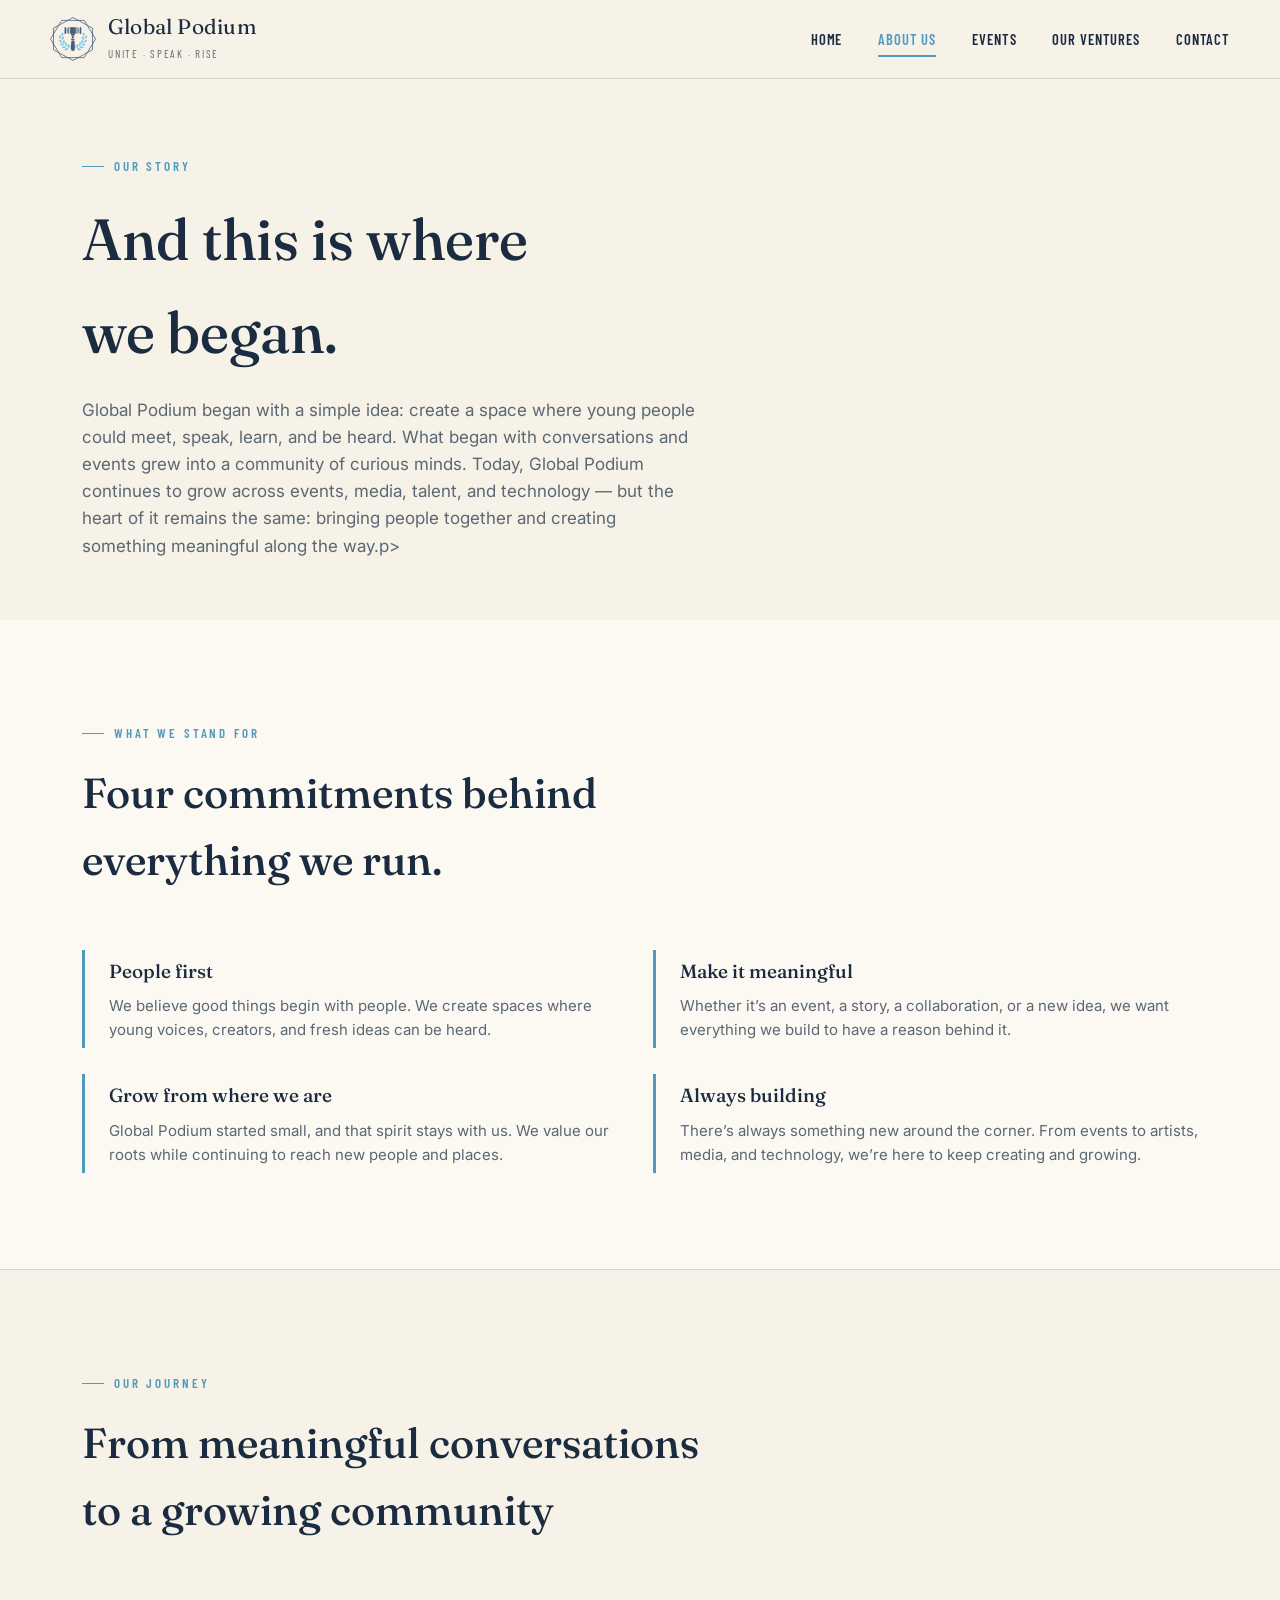
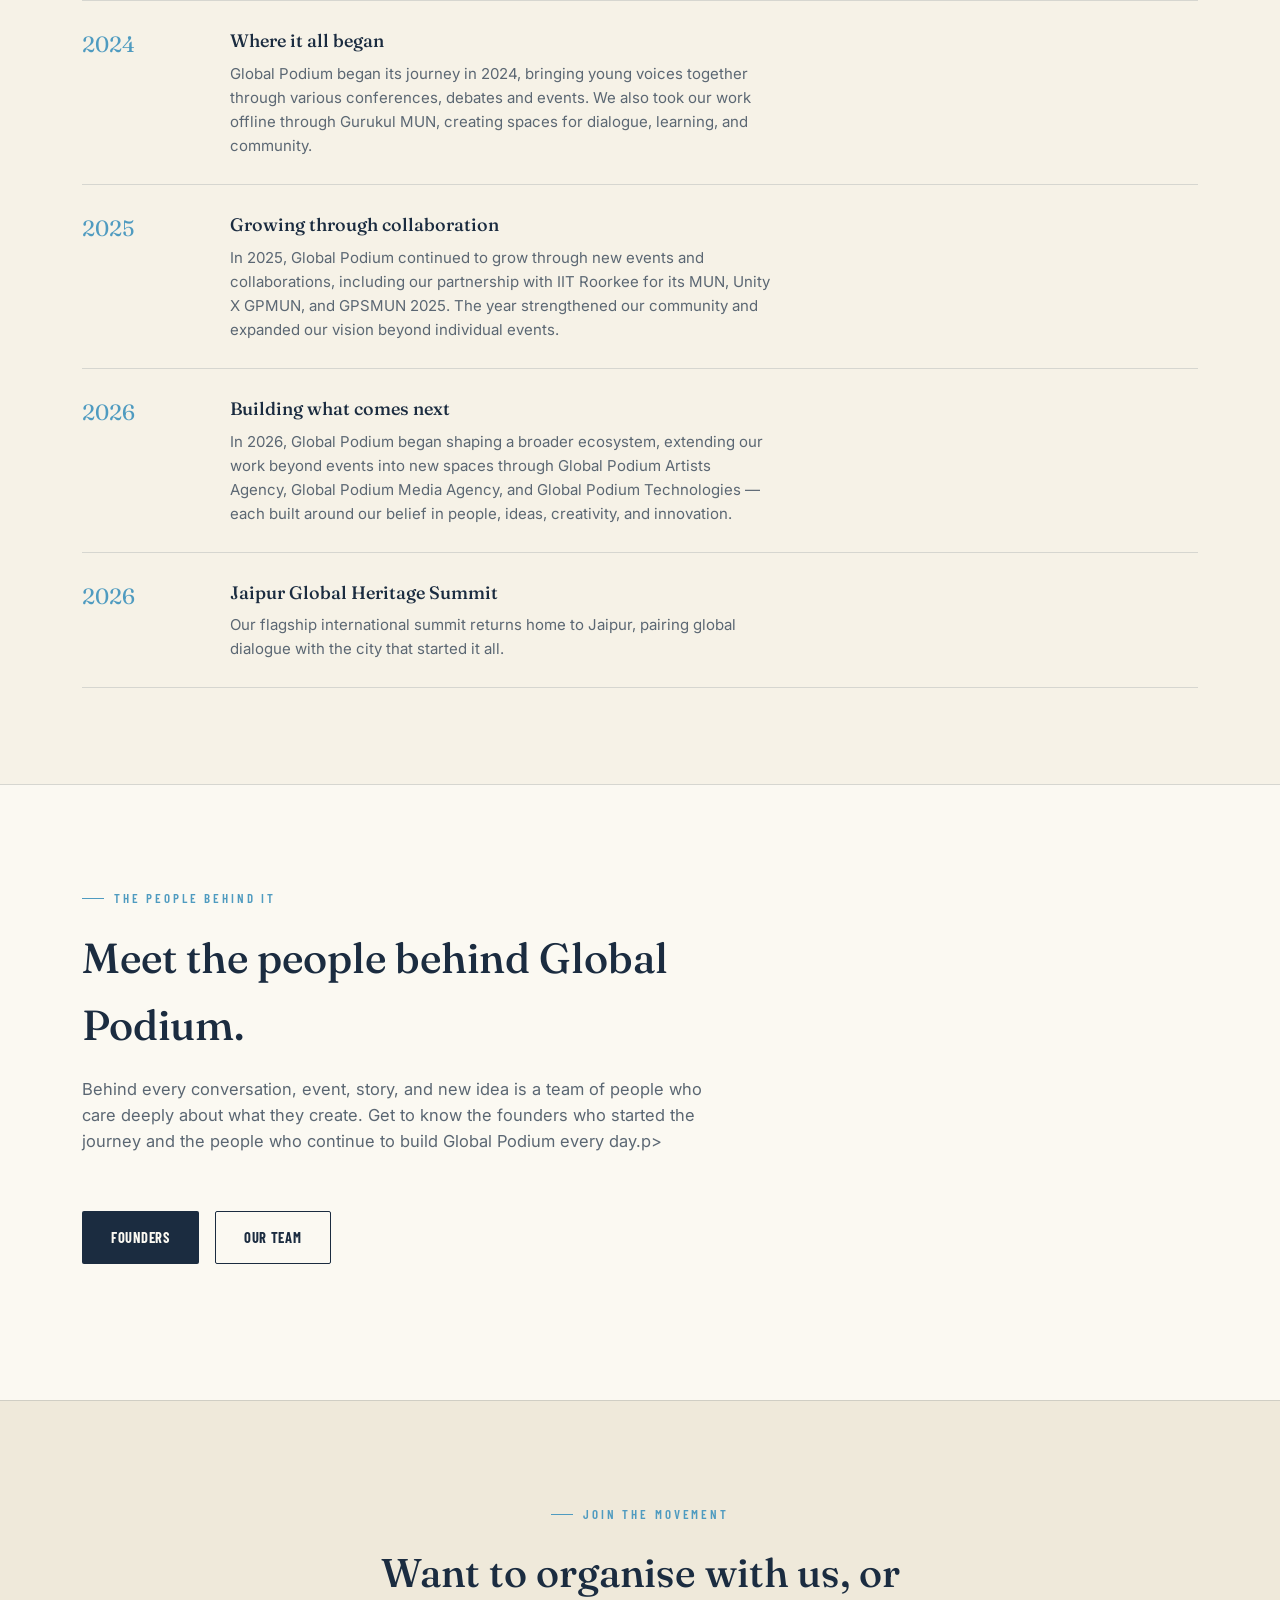
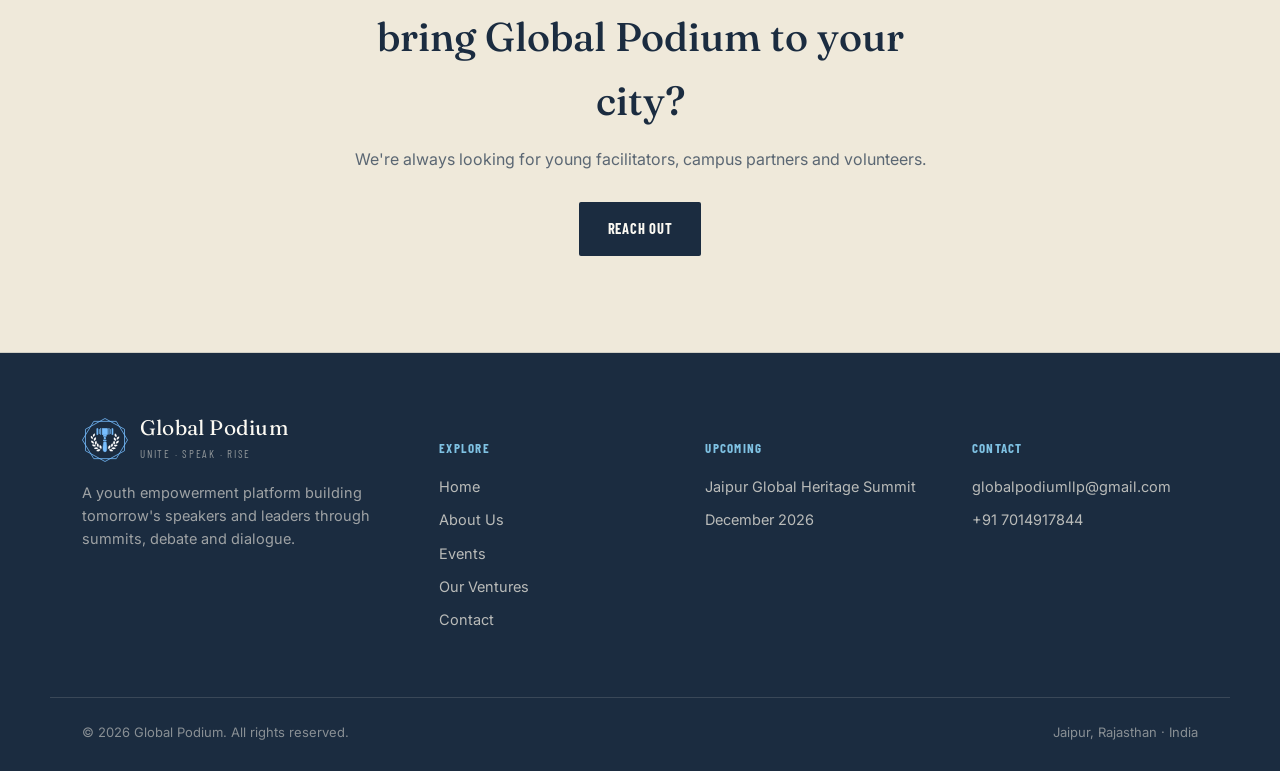
==== about.html @ f2597bbf "Initial website" ====
<!DOCTYPE html>
<html lang="en">

<head>
  <meta charset="UTF-8">
  <meta name="viewport" content="width=device-width, initial-scale=1.0">
  <title>About Us — Global Podium</title>

  <!-- Favicon -->
  <link rel="icon" type="image/x-icon" href="favicon_io/favicon.ico">
  <link rel="icon" type="image/png" sizes="16x16" href="favicon_io/favicon-16x16.png">
  <link rel="icon" type="image/png" sizes="32x32" href="favicon_io/favicon-32x32.png">
  <link rel="icon" type="image/png" sizes="192x192" href="favicon_io/android-chrome-192x192.png">
  <link rel="icon" type="image/png" sizes="512x512" href="favicon_io/android-chrome-512x512.png">

  <!-- Apple -->
  <link rel="apple-touch-icon" sizes="180x180" href="favicon_io/apple-touch-icon.png">

  <meta name="description"
    content="Global Podium is a youth empowerment organisation building young speakers and leaders through summits, debate and civic dialogue.">
  <link rel="stylesheet" href="style.css">
  <!-- <link rel="icon"
    href="data:image/svg+xml,%3Csvg xmlns='http://www.w3.org/2000/svg' viewBox='0 0 100 100'%3E%3Ccircle cx='50' cy='50' r='46' fill='%231B2C40'/%3E%3Ctext x='50' y='64' font-size='50' text-anchor='middle' fill='%237FC2E3' font-family='Georgia'%3EG%3C/text%3E%3C/svg%3E"> -->
</head>

<body>

  <header class="site-header">
    <nav class="nav container">
      <a class="brand" href="index.html" aria-label="Global Podium home">
        <img class="brand-mark" src="images/ logo GlobalP-01.svg" alt="Global Podium logo">
        <span>
          <span class="brand-name">Global Podium</span>
          <span class="brand-tag">Unite &middot; Speak &middot; Rise</span>
        </span>
      </a>
      <button class="nav-toggle" aria-label="Toggle menu" id="navToggle">
        <span></span><span></span><span></span>
      </button>
      <div class="nav-links" id="navLinks">
        <a href="index.html">Home</a>
        <a href="about.html" class="active">About Us</a>
        <a href="events.html">Events</a>
        <a href="ventures.html">Our Ventures</a>
        <a href="contact.html">Contact</a>
      </div>
      <!-- <a class="nav-cta" href="contact.html">Get Involved</a> -->
    </nav>
  </header>

  <main>

    <section class="page-hero">
      <div class="container">
        <span class="eyebrow">Our Story</span>
        <h1>And this is where<br>we began.</h1>
        <p>Global Podium began with a simple idea: create a space where young people could meet, speak, learn, and be
          heard. What began with conversations and events grew into a community of curious minds. Today, Global Podium
          continues to grow across events, media, talent, and
          technology — but the heart of it remains the same: bringing people together and creating something meaningful
          along the way.p>
      </div>
    </section>

    <section style="padding-top:1;">
      <div class="container">
        <div class="section-head reveal">
          <span class="eyebrow">What We Stand For</span>
          <h2>Four commitments behind everything we run.</h2>
        </div>
        <div class="value-grid">
          <div class="value-card reveal">
            <h4>People first</h4>
            <p>We believe good things begin with people. We create spaces where young voices, creators, and fresh ideas
              can be heard.</p>
          </div>
          <div class="value-card reveal">
            <h4>Make it meaningful</h4>
            <p>Whether it’s an event, a story, a collaboration, or a new idea, we want everything we build to have a
              reason behind it.</p>
          </div>
          <div class="value-card reveal">
            <h4>Grow from where we are</h4>
            <p>Global Podium started small, and that spirit stays with us. We value our roots while continuing to reach
              new people and places.</p>
          </div>
          <div class="value-card reveal">
            <h4>Always building</h4>
            <p>There’s always something new around the corner. From events to artists, media, and technology, we’re here
              to keep creating and growing.
            </p>
          </div>
        </div>
      </div>
    </section>

    <section class="mission">
      <div class="container">
        <div class="section-head reveal">
          <span class="eyebrow">Our Journey</span>
          <h2>From meaningful conversations to a growing community<h2>
        </div>
        <div class="timeline">
          <div class="tl-row reveal">
            <div class="tl-year">2024</div>
            <div>
              <h4>Where it all began</h4>
              <p>Global Podium began its journey in 2024, bringing young voices together through various conferences,
                debates and events. We also took our work offline through Gurukul MUN,
                creating spaces for dialogue, learning, and community.</p>
            </div>
          </div>
          <div class="tl-row reveal">
            <div class="tl-year">2025</div>
            <div>
              <h4>Growing through collaboration</h4>
              <p>In 2025, Global Podium continued to grow through new events and collaborations, including our
                partnership with IIT Roorkee for its MUN, Unity X GPMUN, and GPSMUN 2025. The year strengthened our
                community and expanded our vision beyond individual events.</p>
            </div>
          </div>
          <div class="tl-row reveal">
            <div class="tl-year">2026</div>
            <div>
              <h4>Building what comes next</h4>
              <p>In 2026, Global Podium began shaping a broader ecosystem, extending our work beyond events into new
                spaces through Global Podium Artists Agency, Global Podium Media Agency, and Global Podium Technologies
                — each built around our belief in people, ideas, creativity, and innovation.</p>
            </div>
          </div>
          <div class="tl-row reveal">
            <div class="tl-year">2026</div>
            <div>
              <h4>Jaipur Global Heritage Summit</h4>
              <p>Our flagship international summit returns home to Jaipur, pairing global dialogue with the city that
                started it all.</p>
            </div>
          </div>
        </div>
      </div>
    </section>

    <section>
      <div class="container">
        <div class="section-head reveal">
          <span class="eyebrow">The People Behind It</span>
          <h2>Meet the people behind Global Podium.</h2>
          <p>Behind every conversation, event, story, and new idea is a team of people who care deeply about what they
            create. Get to know the founders who started the journey and the people who continue to build Global Podium
            every day.p>
        </div>
        <div style="display:flex; gap:16px; flex-wrap:wrap; margin-top:8px; margin-bottom:40px;">
          <a class="btn btn-primary" href="team.html#founders">Founders</a>
          <a class="btn btn-ghost" href="team.html#team">Our Team</a>
        </div>
      </div>
    </section>

    <section class="cta-band">
      <div class="container" style="max-width:640px; text-align:center;">
        <span class="eyebrow" style="justify-content:center;">Join The Movement</span>
        <h2 style="margin-top:16px;">Want to organise with us, or bring Global Podium to your city?</h2>
        <p>We're always looking for young facilitators, campus partners and volunteers.</p>
        <a class="btn btn-primary" href="contact.html">Reach Out</a>
      </div>
    </section>

  </main>

  <footer class="site-footer">
    <div class="container footer-grid">
      <div>
        <div class="footer-brand">
          <img class="brand-mark" src="images/ logo GlobalP-02.svg" alt="Global Podium logo">
          <span>
            <span class="brand-name">Global Podium</span>
            <span class="brand-tag">Unite &middot; Speak &middot; Rise</span>
          </span>
        </div>
        <p class="footer-desc">A youth empowerment platform building tomorrow's speakers and leaders through summits,
          debate and dialogue.</p>
      </div>
      <div class="footer-col">
        <h5>Explore</h5>
        <a href="index.html">Home</a>
        <a href="about.html">About Us</a>
        <a href="events.html">Events</a>
        <a href="ventures.html">Our Ventures</a>
        <a href="contact.html">Contact</a>
      </div>
      <div class="footer-col">
        <h5>Upcoming</h5>
        <p>Jaipur Global Heritage Summit</p>
        <p>December 2026</p>
      </div>
      <div class="footer-col">
        <h5>Contact</h5>
        <a href="mailto:globalpodiumllp@gmail.com">globalpodiumllp@gmail.com</a>
        <a href="tel:+917014917844">+91 7014917844</a>
      </div>
    </div>
    <div class="container footer-bottom">
      <span>&copy; 2026 Global Podium. All rights reserved.</span>
      <span>Jaipur, Rajasthan · India</span>
    </div>
  </footer>

  <script src="script.js"></script>
</body>

</html>
---- style.css ----
/* ==========================================================================
   GLOBAL PODIUM — design tokens
   Palette drawn from the mark: deep statesman navy, laurel sky-blue,
   warm parchment cream, quiet sage for structure, muted steel for text.
   ========================================================================== */

@import url('https://fonts.googleapis.com/css2?family=Fraunces:ital,opsz,wght@0,9..144,400;0,9..144,500;0,9..144,600;1,9..144,500&family=Inter:wght@400;500;600&family=Barlow+Condensed:wght@500;600;700&display=swap');

:root {
  --navy: #1B2C40;
  --navy-2: #2E4A66;
  --sky: #7FC2E3;
  --sky-deep: #4F9BC0;
  --sage: #ACB2A2;
  --cream: #F6F2E7;
  --cream-2: #EFE9DA;
  --paper: #FBF9F2;
  --ink: #202B33;
  --ink-soft: #5B6773;
  --line: rgba(27, 44, 64, 0.14);
  --rose: #CDA98C;

  --jali-pattern: url("data:image/svg+xml,%3Csvg xmlns='http://www.w3.org/2000/svg' width='140' height='140' viewBox='0 0 140 140'%3E%3Cg fill='none' stroke='%23F6F2E7' stroke-width='1.1'%3E%3Ccircle cx='70' cy='70' r='30'/%3E%3Cpath d='M70 10 L108 40 L108 100 L70 130 L32 100 L32 40 Z'/%3E%3Cpath d='M70 40 L94 58 L94 82 L70 100 L46 82 L46 58 Z'/%3E%3Ccircle cx='70' cy='70' r='6'/%3E%3C/g%3E%3C/svg%3E");
  --serif: 'Fraunces', 'Iowan Old Style', Georgia, serif;
  --sans: 'Inter', -apple-system, BlinkMacSystemFont, 'Segoe UI', sans-serif;
  --cond: 'Barlow Condensed', var(--sans);

  --container: 1180px;
  --radius: 2px;
}

*,
*::before,
*::after {
  box-sizing: border-box;
}

html {
  scroll-behavior: smooth;
}

body {
  margin: 0;
  background: var(--cream);
  color: var(--ink);
  font-family: var(--sans);
  font-size: 16px;
  line-height: 1.6;
  -webkit-font-smoothing: antialiased;
}

img {
  max-width: 100%;
  display: block;
}

a {
  color: inherit;
  text-decoration: none;
}

h1,
h2,
h3,
h4 {
  font-family: var(--serif);
  font-weight: 500;
  margin: 0;
  color: var(--navy);
}

p {
  margin: 0;
}

.container {
  max-width: var(--container);
  margin: 0 auto;
  padding: 0 32px;
}

@media (max-width: 640px) {
  .container {
    padding: 0 20px;
  }
}

:focus-visible {
  outline: 2px solid var(--sky-deep);
  outline-offset: 3px;
}

/* ---------- eyebrow / condensed labels ---------- */
.eyebrow {
  font-family: var(--cond);
  font-weight: 600;
  letter-spacing: 0.22em;
  text-transform: uppercase;
  font-size: 13px;
  color: var(--sky-deep);
  display: inline-flex;
  align-items: center;
  gap: 10px;
}

.eyebrow::before {
  content: "";
  width: 22px;
  height: 1px;
  background: var(--sky-deep);
  display: inline-block;
}

/* ---------- laurel underline accent ---------- */
.laurel-rule {
  width: 64px;
  height: 18px;
  margin: 18px 0 0;
}

/* ---------- header / nav ---------- */
.site-header {
  position: sticky;
  top: 0;
  z-index: 50;
  background: rgba(246, 242, 231, 0.88);
  backdrop-filter: blur(10px);
  border-bottom: 1px solid var(--line);
}

.nav {
  display: flex;
  align-items: center;
  justify-content: space-between;
  padding: 16px 0;
}

.brand {
  display: flex;
  align-items: center;
  gap: 12px;
}

.brand-mark {
  width: 46px;
  height: 46px;
  flex-shrink: 0;
  object-fit: contain;
}

.brand-name {
  font-family: var(--serif);
  font-size: 21px;
  color: var(--navy);
  letter-spacing: 0.01em;
  line-height: 1;
}

.brand-tag {
  display: block;
  font-family: var(--cond);
  font-size: 11px;
  letter-spacing: 0.16em;
  text-transform: uppercase;
  color: var(--ink-soft);
  margin-top: 3px;
}

.nav-links {
  display: flex;
  align-items: center;
  gap: 36px;
  font-family: var(--cond);
  font-weight: 600;
  letter-spacing: 0.06em;
  text-transform: uppercase;
  font-size: 14.5px;
}

.nav-links a {
  position: relative;
  color: var(--navy);
  padding: 4px 0;
}

.nav-links a::after {
  content: "";
  position: absolute;
  left: 0;
  right: 0;
  bottom: -2px;
  height: 2px;
  background: var(--sky-deep);
  transform: scaleX(0);
  transform-origin: left;
  transition: transform .25s ease;
}

.nav-links a:hover::after,
.nav-links a.active::after {
  transform: scaleX(1);
}

.nav-links a.active {
  color: var(--sky-deep);
}

.nav-cta {
  font-family: var(--cond);
  font-weight: 700;
  letter-spacing: .06em;
  text-transform: uppercase;
  font-size: 13.5px;
  background: var(--navy);
  color: var(--paper);
  padding: 11px 22px;
  border-radius: var(--radius);
  transition: background .2s ease, transform .2s ease;
}

.nav-cta:hover {
  background: var(--sky-deep);
  transform: translateY(-1px);
}

.nav-toggle {
  display: none;
  background: none;
  border: none;
  cursor: pointer;
  padding: 6px;
}

.nav-toggle span {
  display: block;
  width: 24px;
  height: 2px;
  background: var(--navy);
  margin: 5px 0;
  transition: .2s;
}

@media (max-width: 880px) {
  .nav-links {
    position: absolute;
    top: 100%;
    left: 0;
    right: 0;
    background: var(--paper);
    flex-direction: column;
    align-items: flex-start;
    padding: 24px 20px;
    gap: 20px;
    border-bottom: 1px solid var(--line);
    display: none;
  }

  .nav-links.open {
    display: flex;
  }

  .nav-cta {
    display: none;
  }

  .nav-links.open~.nav-cta,
  .nav-links.open+.nav-cta {
    display: inline-block;
  }

  .nav-toggle {
    display: block;
  }
}

/* ---------- buttons ---------- */
.btn {
  display: inline-flex;
  align-items: center;
  gap: 10px;
  font-family: var(--cond);
  font-weight: 700;
  letter-spacing: .05em;
  text-transform: uppercase;
  font-size: 14.5px;
  padding: 14px 28px;
  border-radius: var(--radius);
  transition: all .22s ease;
  border: 1px solid transparent;
  cursor: pointer;
  background: none;
  appearance: none;
}

.btn-primary {
  background: var(--navy);
  color: var(--paper);
}

.btn-primary:hover {
  background: var(--sky-deep);
  transform: translateY(-2px);
  box-shadow: 0 10px 24px -12px rgba(27, 44, 64, 0.5);
}

.btn-ghost {
  border-color: var(--navy);
  color: var(--navy);
}

.btn-ghost:hover {
  background: var(--navy);
  color: var(--paper);
}

.btn-sky {
  background: var(--sky-deep);
  color: var(--paper);
}

.btn-sky:hover {
  background: var(--navy);
  transform: translateY(-2px);
}

.btn-explore-summit:hover {
  background: #8B2942;
}

.btn-events-teaser:hover {
  background: #8B2942;
}

.btn svg {
  width: 16px;
  height: 16px;
  transition: transform .2s ease;
}

.btn:hover svg {
  transform: translateX(3px);
}

/* ---------- hero ---------- */
.hero {
  position: relative;
  overflow: hidden;
  padding: 96px 0 110px;
}

.hero-grid {
  display: grid;
  grid-template-columns: 1.15fr 0.85fr;
  gap: 60px;
  align-items: stretch;
}

.hero h1 {
  font-size: clamp(42px, 5.6vw, 72px);
  line-height: 1.04;
  letter-spacing: -0.01em;
  margin-top: 20px;
}

.hero h1 em {
  font-style: italic;
  color: var(--sky-deep);
}

.hero p.lead {
  margin-top: 22px;
  max-width: 46ch;
  font-size: 18px;
  color: var(--ink-soft);
}

.hero-actions {
  display: flex;
  gap: 16px;
  margin-top: 38px;
  flex-wrap: wrap;
}

.hero-stats {
  display: flex;
  gap: 36px;
  margin-top: 56px;
  flex-wrap: wrap;
}

.stat-num {
  font-family: var(--serif);
  font-size: 34px;
  color: var(--navy);
}

.stat-label {
  font-family: var(--cond);
  font-size: 12.5px;
  letter-spacing: .12em;
  text-transform: uppercase;
  color: var(--ink-soft);
}

.hero-badge-wrap {
  position: relative;
  display: flex;
  align-items: center;
  justify-content: center;
}

.hero-medallion {
  width: 100%;
  max-width: 380px;
  animation: spin-slow 60s linear infinite;
}

@media (prefers-reduced-motion: reduce) {
  .hero-medallion {
    animation: none;
  }
}

@keyframes spin-slow {
  to {
    transform: rotate(360deg);
  }
}

.hero-medallion-center {
  position: absolute;
  width: 46%;
}

/* soft ambient shapes */
.hero::before {
  content: "";
  position: absolute;
  inset: -20% -10% auto auto;
  width: 520px;
  height: 520px;
  background: radial-gradient(circle, rgba(127, 194, 227, 0.28), transparent 70%);
  pointer-events: none;
}

/* ---------- section base ---------- */
section {
  padding: 96px 0;
}

.section-head {
  max-width: 640px;
  margin-bottom: 56px;
}

.section-head h2 {
  font-size: clamp(30px, 3.6vw, 42px);
  margin-top: 16px;
}

.section-head p {
  margin-top: 16px;
  color: var(--ink-soft);
  font-size: 16.5px;
}

.section-head.center {
  margin-left: auto;
  margin-right: auto;
  text-align: center;
}

.section-head.center .eyebrow {
  justify-content: center;
}

.section-head.center .eyebrow::before {
  display: none;
}

/* ---------- mission strip ---------- */
.mission {
  background: var(--paper);
  border-top: 1px solid var(--line);
  border-bottom: 1px solid var(--line);
}

.mission-grid {
  display: grid;
  grid-template-columns: 1fr 1fr;
  gap: 64px;
  align-items: start;
}

.mission-copy p {
  font-size: 18px;
  color: var(--ink-soft);
}

.mission-copy p+p {
  margin-top: 16px;
}

.pillars {
  display: grid;
  gap: 26px;
}

.pillar {
  display: flex;
  gap: 18px;
}

.pillar-icon {
  width: 44px;
  height: 44px;
  flex-shrink: 0;
  color: var(--sky-deep);
}

.pillar h4 {
  font-size: 18px;
}

.pillar p {
  color: var(--ink-soft);
  font-size: 15px;
  margin-top: 4px;
}

/* ---------- event-type cards ---------- */
.cards {
  display: grid;
  grid-template-columns: repeat(3, 1fr);
  gap: 28px;
}

.card {
  background: var(--paper);
  border: 1px solid var(--line);
  padding: 34px 30px;
  position: relative;
  transition: transform .25s ease, box-shadow .25s ease, border-color .25s ease;
}

.card:hover {
  transform: translateY(-6px);
  box-shadow: 0 24px 40px -28px rgba(27, 44, 64, 0.35);
  border-color: var(--sky-deep);
}

.card-index {
  font-family: var(--cond);
  font-size: 13px;
  letter-spacing: .12em;
  color: var(--sage);
}

.card h3 {
  font-size: 21px;
  margin-top: 14px;
}

.card p {
  color: var(--ink-soft);
  margin-top: 10px;
  font-size: 15px;
}

.card-corner {
  position: absolute;
  top: 14px;
  right: 14px;
  width: 20px;
  height: 20px;
  opacity: .5;
  color: var(--sky-deep);
}

/* ---------- featured event ---------- */
.feature {
  position: relative;
  background: var(--navy);
  color: var(--cream);
  overflow: hidden;
}

.feature::before {
  content: "";
  position: absolute;
  inset: 0;
  background-image: var(--jali-pattern);
  background-size: 140px;
  opacity: 0.10;
}

.feature-inner {
  position: relative;
  z-index: 1;
  display: grid;
  grid-template-columns: 1fr 1fr;
  gap: 56px;
  align-items: center;
}

.feature h2 {
  color: var(--paper);
}

.feature .eyebrow {
  color: var(--sky);
}

.feature .eyebrow::before {
  background: var(--sky);
}

.feature p.desc {
  color: rgba(246, 242, 231, 0.78);
  margin-top: 18px;
  font-size: 16.5px;
  max-width: 50ch;
}

.feature-meta {
  display: flex;
  gap: 34px;
  margin: 32px 0 38px;
  flex-wrap: wrap;
}

.meta-item {
  display: flex;
  gap: 12px;
  align-items: flex-start;
}

.meta-item svg {
  width: 20px;
  height: 20px;
  color: var(--sky);
  margin-top: 2px;
  flex-shrink: 0;
}

.meta-label {
  font-family: var(--cond);
  font-size: 12px;
  letter-spacing: .1em;
  text-transform: uppercase;
  color: var(--sky);
}

.meta-value {
  font-size: 15.5px;
  color: var(--paper);
  margin-top: 2px;
}

.feature-card {
  background: var(--cream);
  color: var(--ink);
  padding: 40px;
  border: 1px solid rgba(246, 242, 231, 0.2);
}

.feature-card .date-block {
  display: flex;
  align-items: baseline;
  gap: 14px;
}

.feature-card .date-num {
  font-family: var(--serif);
  font-size: 56px;
  color: var(--navy);
  line-height: 1;
}

.feature-card .date-rest {
  font-family: var(--cond);
  letter-spacing: .08em;
  text-transform: uppercase;
  color: var(--ink-soft);
  font-size: 14px;
}

.feature-card h3 {
  font-size: 24px;
  margin-top: 18px;
}

.feature-card .divider {
  height: 1px;
  background: var(--line);
  margin: 22px 0;
}

.feature-card ul {
  list-style: none;
  margin: 0;
  padding: 0;
  display: grid;
  gap: 12px;
}

.feature-card li {
  display: flex;
  gap: 10px;
  font-size: 14.5px;
  color: var(--ink-soft);
}

.feature-card li svg {
  width: 16px;
  height: 16px;
  color: var(--sky-deep);
  flex-shrink: 0;
  margin-top: 3px;
}

/* ---------- CTA band ---------- */
.cta-band {
  background: var(--cream-2);
  text-align: center;
  border-top: 1px solid var(--line);
  border-bottom: 1px solid var(--line);
}

.cta-band h2 {
  font-size: clamp(28px, 3.4vw, 40px);
}

.cta-band p {
  color: var(--ink-soft);
  margin-top: 14px;
}

.cta-band .btn {
  margin-top: 30px;
}

/* ---------- footer ---------- */
.site-footer {
  background: var(--navy);
  color: rgba(246, 242, 231, 0.7);
  padding: 64px 0 28px;
}

.footer-grid {
  display: grid;
  grid-template-columns: 1.4fr 1fr 1fr 1fr;
  gap: 40px;
}

.footer-brand {
  display: flex;
  gap: 12px;
  align-items: center;
}

.footer-brand .brand-name {
  color: var(--paper);
}

.footer-brand .brand-tag {
  color: rgba(246, 242, 231, 0.55);
}

.footer-desc {
  margin-top: 18px;
  font-size: 14.5px;
  max-width: 32ch;
  color: rgba(246, 242, 231, 0.6);
}

.footer-col h5 {
  font-family: var(--cond);
  text-transform: uppercase;
  letter-spacing: .1em;
  font-size: 13px;
  color: var(--sky);
  margin-bottom: 16px;
}

.footer-col a,
.footer-col p {
  display: block;
  font-size: 14.5px;
  color: rgba(246, 242, 231, 0.72);
  margin-bottom: 10px;
}

.footer-col a:hover {
  color: var(--sky);
}

.footer-bottom {
  margin-top: 56px;
  padding-top: 24px;
  border-top: 1px solid rgba(246, 242, 231, 0.14);
  display: flex;
  justify-content: space-between;
  font-size: 13px;
  color: rgba(246, 242, 231, 0.5);
  flex-wrap: wrap;
  gap: 10px;
}

/* ---------- reveal animation ---------- */
.reveal {
  opacity: 0;
  transform: translateY(18px);
  transition: opacity .7s ease, transform .7s ease;
}

.reveal.in {
  opacity: 1;
  transform: none;
}

@media (prefers-reduced-motion: reduce) {
  .reveal {
    opacity: 1;
    transform: none;
  }
}

/* ---------- page header (about/contact) ---------- */
.page-hero {
  padding: 70px 0 60px;
  position: relative;
  overflow: hidden;
}

.page-hero h1 {
  font-size: clamp(38px, 5vw, 58px);
  margin-top: 16px;
}

.page-hero p {
  margin-top: 18px;
  max-width: 56ch;
  color: var(--ink-soft);
  font-size: 17px;
}

/* ---------- about page ---------- */
.value-grid {
  display: grid;
  grid-template-columns: repeat(2, 1fr);
  gap: 26px;
}

.value-card {
  border-left: 3px solid var(--sky-deep);
  padding: 6px 0 6px 24px;
}

.value-card h4 {
  font-size: 19px;
}

.value-card p {
  color: var(--ink-soft);
  font-size: 15px;
  margin-top: 8px;
}

.timeline {
  display: grid;
  gap: 0;
}

.tl-row {
  display: grid;
  grid-template-columns: 120px 1fr;
  gap: 28px;
  padding: 26px 0;
  border-top: 1px solid var(--line);
}

.tl-row:last-child {
  border-bottom: 1px solid var(--line);
}

.tl-year {
  font-family: var(--serif);
  font-size: 22px;
  color: var(--sky-deep);
}

.tl-row h4 {
  font-size: 18px;
}

.tl-row p {
  color: var(--ink-soft);
  font-size: 15px;
  margin-top: 6px;
  max-width: 60ch;
}


/* ---------- contact page ---------- */
.contact-grid {
  display: grid;
  grid-template-columns: 1fr 1fr;
  gap: 70px;
  align-items: start;
}

.contact-info-item {
  display: flex;
  gap: 18px;
  padding: 22px 0;
  border-top: 1px solid var(--line);
}

.contact-info-item:last-child {
  border-bottom: 1px solid var(--line);
}

.contact-info-item svg {
  width: 22px;
  height: 22px;
  color: var(--sky-deep);
  flex-shrink: 0;
  margin-top: 2px;
}

.contact-info-item h4 {
  font-size: 16px;
}

.contact-info-item p,
.contact-info-item a {
  color: var(--ink-soft);
  font-size: 14.5px;
  margin-top: 4px;
  display: block;
}

.social-row {
  display: flex;
  gap: 14px;
  margin-top: 30px;
}

.social-row a {
  width: 42px;
  height: 42px;
  border: 1px solid var(--line);
  border-radius: 50%;
  display: flex;
  align-items: center;
  justify-content: center;
  transition: all .2s ease;
}

.social-row a svg {
  width: 18px;
  height: 18px;
}

.social-row a:hover {
  background: var(--navy);
  border-color: var(--navy);
  color: var(--paper);
}

form.contact-form {
  display: grid;
  gap: 22px;
}

.form-row {
  display: grid;
  grid-template-columns: 1fr 1fr;
  gap: 22px;
}

.field {
  display: flex;
  flex-direction: column;
  gap: 8px;
}

.field label {
  font-family: var(--cond);
  font-size: 12.5px;
  letter-spacing: .1em;
  text-transform: uppercase;
  color: var(--ink-soft);
}

.field input,
.field textarea,
.field select {
  font-family: var(--sans);
  font-size: 15px;
  padding: 13px 14px;
  border: 1px solid var(--line);
  background: var(--paper);
  border-radius: var(--radius);
  color: var(--ink);
  transition: border-color .2s ease;
}

.field input:focus,
.field textarea:focus,
.field select:focus {
  border-color: var(--sky-deep);
  outline: none;
}

.field textarea {
  resize: vertical;
  min-height: 120px;
}

.form-note {
  font-size: 13px;
  color: var(--ink-soft);
}

.form-success {
  display: none;
  align-items: center;
  gap: 12px;
  background: var(--paper);
  border: 1px solid var(--sky-deep);
  padding: 16px 20px;
  font-size: 14.5px;
  color: var(--navy);
}

.form-success.show {
  display: flex;
}

.form-success svg {
  width: 20px;
  height: 20px;
  color: var(--sky-deep);
  flex-shrink: 0;
}

.map-frame {
  border: 1px solid var(--line);
  overflow: hidden;
  height: 100%;
  min-height: 340px;
}





/* ---------- 4-column track cards ---------- */
.cards-4 {
  display: grid;
  grid-template-columns: repeat(4, 1fr);
  gap: 24px;
}

.cards-4 .card h3 {
  font-size: 19px;
}

.card-tag {
  font-family: var(--cond);
  font-size: 12px;
  letter-spacing: .1em;
  text-transform: uppercase;
  color: var(--sky-deep);
  margin-top: 6px;
  display: block;
}

.card-for {
  margin-top: 14px;
  font-size: 13.5px;
  color: var(--ink-soft);
  font-style: italic;
}

/* ---------- generic checklist ---------- */
.check-list {
  list-style: none;
  margin: 0;
  padding: 0;
  display: grid;
  gap: 14px;
}

.check-list li {
  display: flex;
  gap: 12px;
  font-size: 15px;
  color: var(--ink-soft);
}

.check-list li svg {
  width: 18px;
  height: 18px;
  color: var(--sky-deep);
  flex-shrink: 0;
  margin-top: 3px;
}

/* ---------- prize table ---------- */
.prize-table {
  width: 100%;
  border-collapse: collapse;
  margin-top: 8px;
}

.prize-table th {
  font-family: var(--cond);
  font-size: 12.5px;
  letter-spacing: .08em;
  text-transform: uppercase;
  color: var(--ink-soft);
  text-align: left;
  padding: 12px 16px;
  border-bottom: 2px solid var(--navy);
}

.prize-table td {
  padding: 16px;
  border-bottom: 1px solid var(--line);
  font-size: 15px;
}

.prize-table td:first-child {
  color: var(--navy);
  font-weight: 600;
}

.prize-table td.prize-amount {
  font-family: var(--serif);
  color: var(--navy);
  font-size: 18px;
}

.prize-table tr:last-child td {
  border-bottom: 2px solid var(--navy);
}

@media (max-width: 980px) {
  .cards-4 {
    grid-template-columns: 1fr 1fr;
  }
}

@media (max-width: 640px) {
  .cards-4 {
    grid-template-columns: 1fr;
  }

  .prize-table {
    font-size: 13px;
  }

  .prize-table th,
  .prize-table td {
    padding: 10px 8px;
  }
}

/* ---------- responsive ---------- */
@media (max-width: 980px) {
  .hero-grid {
    grid-template-columns: 1fr;
  }

  .hero-badge-wrap {
    order: -1;
    max-width: 480px;
    width: 100%;
    margin: 0 auto 20px;
  }

  .mission-grid {
    grid-template-columns: 1fr;
    gap: 40px;
  }

  .cards {
    grid-template-columns: 1fr 1fr;
  }

  .feature-inner {
    grid-template-columns: 1fr;
  }

  .footer-grid {
    grid-template-columns: 1fr 1fr;
  }

  .value-grid {
    grid-template-columns: 1fr;
  }

  .contact-grid {
    grid-template-columns: 1fr;
  }


}

@media (max-width: 640px) {
  .cards {
    grid-template-columns: 1fr;
  }

  .hero-stats {
    gap: 24px;
  }

  .form-row {
    grid-template-columns: 1fr;
  }

  .footer-grid {
    grid-template-columns: 1fr;
  }

  section {
    padding: 64px 0;
  }

  .nav {
    padding-left: 20px;
    padding-right: 20px;
  }

  .brand-mark {
    width: 34px;
    height: 34px;
  }

  .brand-name {
    font-size: 17px;
  }

  .brand-tag {
    font-size: 9px;
    letter-spacing: 0.12em;
  }

  .nav-toggle {
    padding: 8px;
    margin-right: -8px;
  }
}



/* ---------- past events carousel (events.html) ---------- */
.event-carousel {
  margin-top: 12px;
}

.ec-track {
  position: relative;
  min-height: 420px;
}

.ec-slide {
  position: absolute;
  inset: 0;
  display: grid;
  grid-template-columns: 1fr 1.1fr;
  gap: 56px;
  align-items: center;
  opacity: 0;
  visibility: hidden;
  pointer-events: none;
  transform: translateY(16px);
  transition: opacity .55s ease, transform .55s ease, visibility .55s;
}

.ec-slide.active {
  opacity: 1;
  visibility: visible;
  pointer-events: auto;
  transform: translateY(0);
}

.ec-image {
  position: relative;
  order: 2;
  border-radius: var(--radius);
  overflow: hidden;
  aspect-ratio: 4/3;
  background: linear-gradient(135deg, var(--navy-2), var(--sky-deep));
}

.ec-image img {
  width: 100%;
  height: 100%;
  object-fit: contain;
  display: block;
  transition: opacity .4s ease;
}

.ec-content {
  order: 1;
}

.ec-tag {
  font-family: var(--cond);
  font-size: 12.5px;
  letter-spacing: .12em;
  text-transform: uppercase;
  color: var(--sky-deep);
}

.ec-year {
  display: block;
  font-family: var(--serif);
  font-size: clamp(40px, 5vw, 64px);
  color: var(--navy);
  margin-top: 10px;
  line-height: 1;
}

.ec-content h3 {
  font-size: clamp(20px, 2.2vw, 26px);
  margin-top: 14px;
}

.ec-content p {
  margin-top: 14px;
  color: var(--ink-soft);
  font-size: 16px;
  max-width: 46ch;
}

.ec-controls {
  display: flex;
  align-items: center;
  justify-content: center;
  gap: 22px;
  margin-top: 36px;
}

.ec-arrow {
  width: 46px;
  height: 46px;
  border-radius: 50%;
  flex-shrink: 0;
  border: 1px solid var(--navy);
  background: transparent;
  color: var(--navy);
  display: flex;
  align-items: center;
  justify-content: center;
  cursor: pointer;
  transition: background .2s ease, color .2s ease, transform .2s ease;
}

.ec-arrow svg {
  width: 20px;
  height: 20px;
}

.ec-arrow:hover {
  background: var(--navy);
  color: var(--paper);
  transform: translateY(-2px);
}

.ec-dots {
  display: flex;
  gap: 10px;
}

.ec-dot {
  width: 9px;
  height: 9px;
  border-radius: 50%;
  background: var(--sage);
  border: none;
  cursor: pointer;
  padding: 0;
  transition: background .2s ease, transform .2s ease;
}

.ec-dot.active {
  background: var(--sky-deep);
  transform: scale(1.3);
}

@media (max-width: 780px) {
  .ec-slide {
    grid-template-columns: 1fr;
    gap: 28px;
  }

  .ec-track {
    min-height: 560px;
  }
}

@media (max-width: 480px) {
  .ec-track {
    min-height: 620px;
  }

  .ec-arrow {
    width: 40px;
    height: 40px;
  }
}

/* ---------- carousel: alternating layout + choreographed entrance ---------- */
.ec-slide:nth-child(even) .ec-content {
  order: 2;
}

.ec-slide:nth-child(even) .ec-image {
  order: 1;
}

.ec-slide:nth-child(odd) .ec-content {
  order: 1;
}

.ec-slide:nth-child(odd) .ec-image {
  order: 2;
}

.ec-rule {
  position: absolute;
  left: 0;
  right: 0;
  top: 50%;
  height: 1px;
  background: var(--line);
  transform-origin: left;
  pointer-events: none;
}

@keyframes ecFadeUp {
  from {
    opacity: 0;
    transform: translateY(18px);
  }

  to {
    opacity: 1;
    transform: translateY(0);
  }
}

@keyframes ecImageIn {
  from {
    opacity: 0;
    transform: scale(.94) translateY(10px);
  }

  to {
    opacity: 1;
    transform: scale(1) translateY(0);
  }
}

@keyframes ecRuleGrow {
  from {
    transform: scaleX(0);
  }

  to {
    transform: scaleX(1);
  }
}

.ec-slide.active .ec-tag {
  animation: ecFadeUp .5s ease both;
}

.ec-slide.active .ec-year {
  animation: ecFadeUp .5s ease .08s both;
}

.ec-slide.active h3 {
  animation: ecFadeUp .5s ease .16s both;
}

.ec-slide.active p {
  animation: ecFadeUp .5s ease .24s both;
}

.ec-slide.active .ec-image {
  animation: ecImageIn .6s ease .1s both;
}

/* .ec-slide.active .ec-rule {
  animation: ecRuleGrow .6s ease .3s both;
} */

.ec-rule {
  display: none;
}

@media (max-width: 780px) {

  .ec-slide:nth-child(even) .ec-content,
  .ec-slide:nth-child(odd) .ec-content {
    order: 2;
  }

  .ec-slide:nth-child(even) .ec-image,
  .ec-slide:nth-child(odd) .ec-image {
    order: 1;
  }
}

/* ---------- hero bento image grid ---------- */
.hero-photo-bento {
  display: grid;
  grid-template-columns: repeat(10, 1fr);
  grid-template-rows: repeat(3, 1fr);
  gap: 14px;
  height: 100%;
  width: 100%;
  min-height: 420px;
}

.hpb-tile img {
  position: absolute;
  inset: 0;
  width: 100%;
  height: 100%;
  object-fit: cover;
  object-position: center;
  display: block;
  z-index: 1;
}


.hpb-tile {
  position: relative;
  border-radius: 14px;
  overflow: hidden;
  background-size: cover;
  background-position: center;
  background-color: var(--navy-2);
  transition: transform .3s ease, box-shadow .3s ease;
  cursor: pointer;
}

.hpb-tile:hover {
  transform: scale(1.035);
  box-shadow: 0 18px 32px -14px rgba(0, 0, 0, 0.45);
  z-index: 3;
}

.hpb-tile::after {
  content: "";
  position: absolute;
  inset: 0;
  background: linear-gradient(to top, rgba(0, 0, 0, 0.55), rgba(0, 0, 0, 0) 55%);
}

.hpb-label {
  position: absolute;
  left: 14px;
  bottom: 12px;
  z-index: 2;
  color: #fff;
  font-family: var(--cond);
  font-size: 13px;
  letter-spacing: .04em;
}

.hpb-stat {
  background: var(--navy);
  display: flex;
  flex-direction: column;
  justify-content: center;
  padding: 20px;
}

.hpb-stat-num {
  font-family: var(--serif);
  font-size: 32px;
  color: var(--paper);
}

.hpb-stat-label {
  font-family: var(--cond);
  font-size: 12px;
  letter-spacing: .08em;
  text-transform: uppercase;
  color: rgba(246, 242, 231, 0.75);
  margin-top: 4px;
}

.hpb-a {
  grid-column: 1/6;
  grid-row: 1 / 3;
}

.hpb-b {
  grid-column: 6/11;
  grid-row: 1;
}

.hpb-c {
  grid-column: 6/11;
  grid-row: 2;
}

.hpb-d {
  grid-column: 1/4;
  grid-row: 3;
}

.hpb-e {
  grid-column: 4/11;
  grid-row: 3;
}

@media (max-width: 980px) {
  .hero-photo-bento {
    height: auto;
    min-height: 0;
    width: 100%;
    max-width: 480px;
    aspect-ratio: 3 / 4;
    margin: 0 auto;
  }
}

/* ---------- self-healing section alternation ---------- */
/* Generic content sections alternate cream/paper based on position.
   Sections with a deliberate fixed identity (dark navy banners, hero, CTA)
   are excluded and keep their own color regardless of position. */
body:not(.jghs-theme) main>section:not(.hero):not(.page-hero):not(.feature):not(.cta-band):nth-of-type(odd) {
  background: var(--cream);
}

body:not(.jghs-theme) main>section:not(.hero):not(.page-hero):not(.feature):not(.cta-band):nth-of-type(even) {
  background: var(--paper);
}




/* ---------- venture brand card ---------- */
/* .venture-card {
  background: var(--paper);
  border: 1px solid var(--line);
  border-radius: 12px;
  padding: 28px;
  max-width: 420px;
  margin: 0 auto;
} */

.venture-card {
  background: var(--paper);
  border: 1px solid var(--line);
  border-radius: 12px;
  padding: 0;
  margin: 0 auto;
  width: 100%;
  overflow: hidden;
}

.venture-card-header {
  display: flex;
  align-items: center;
  justify-content: center;
  gap: 14px;
  min-height: 80px;
}


/* if you want the original idea, i.e a rectangular logo frame and a square image of that venture team below it then use this commented venture card header */

/* .venture-card-header {
  width: 100%;
  height: 140px;
  display: flex;
  align-items: center;
  justify-content: center;
  overflow: hidden;
} */


.venture-logo-img {
  width: 100%;
  height: 100%;
  max-width: none;
  object-fit: contain;
  display: block;
}

.venture-card-name {
  font-family: var(--serif);
  font-size: 15px;
  color: var(--navy);
  line-height: 1.3;
}

.venture-card-sub {
  display: block;
  font-family: var(--cond);
  font-size: 11px;
  letter-spacing: .1em;
  text-transform: uppercase;
  color: var(--ink-soft);
  margin-top: 2px;
}

.venture-card-divider {
  height: 1px;
  background: var(--line);
  margin: 20px 0;
}

.venture-photo {
  width: 100%;
  aspect-ratio: 4/3;
  border-radius: 8px;
  overflow: hidden;
  background: linear-gradient(135deg, var(--navy-2), var(--sky-deep));
}

.venture-photo img {
  width: 100%;
  height: 100%;
  object-fit: cover;
  display: block;
}

.venture-photo-caption {
  font-family: var(--cond);
  font-size: 12px;
  letter-spacing: .08em;
  text-transform: uppercase;
  color: var(--ink-soft);
  margin-top: 12px;
  text-align: center;
}




/* ---------- person cards with real photos (team.html) ---------- */
.person-grid {
  display: grid;
  grid-template-columns: repeat(4, 1fr);
  gap: 32px 24px;
}

.person-grid.person-grid-3 {
  grid-template-columns: repeat(3, 1fr);
}

.person-card {
  text-align: center;
}

.person-photo {
  width: 100%;
  aspect-ratio: 1;
  border-radius: 12px;
  overflow: hidden;
  background: linear-gradient(155deg, var(--navy-2), var(--sky-deep));
  margin-bottom: 14px;
}

.person-photo img {
  width: 100%;
  height: 100%;
  object-fit: cover;
  display: block;
}

.person-card h4 {
  font-size: 16.5px;
  color: var(--navy);
}

.person-card span {
  display: block;
  font-family: var(--cond);
  font-size: 12.5px;
  letter-spacing: .08em;
  text-transform: uppercase;
  color: var(--sky-deep);
  margin-top: 4px;
}

@media (max-width: 780px) {
  .person-grid {
    grid-template-columns: repeat(2, 1fr);
  }
}

@media (max-width: 480px) {
  .person-grid {
    grid-template-columns: 1fr 1fr;
    gap: 24px 16px;
  }
}
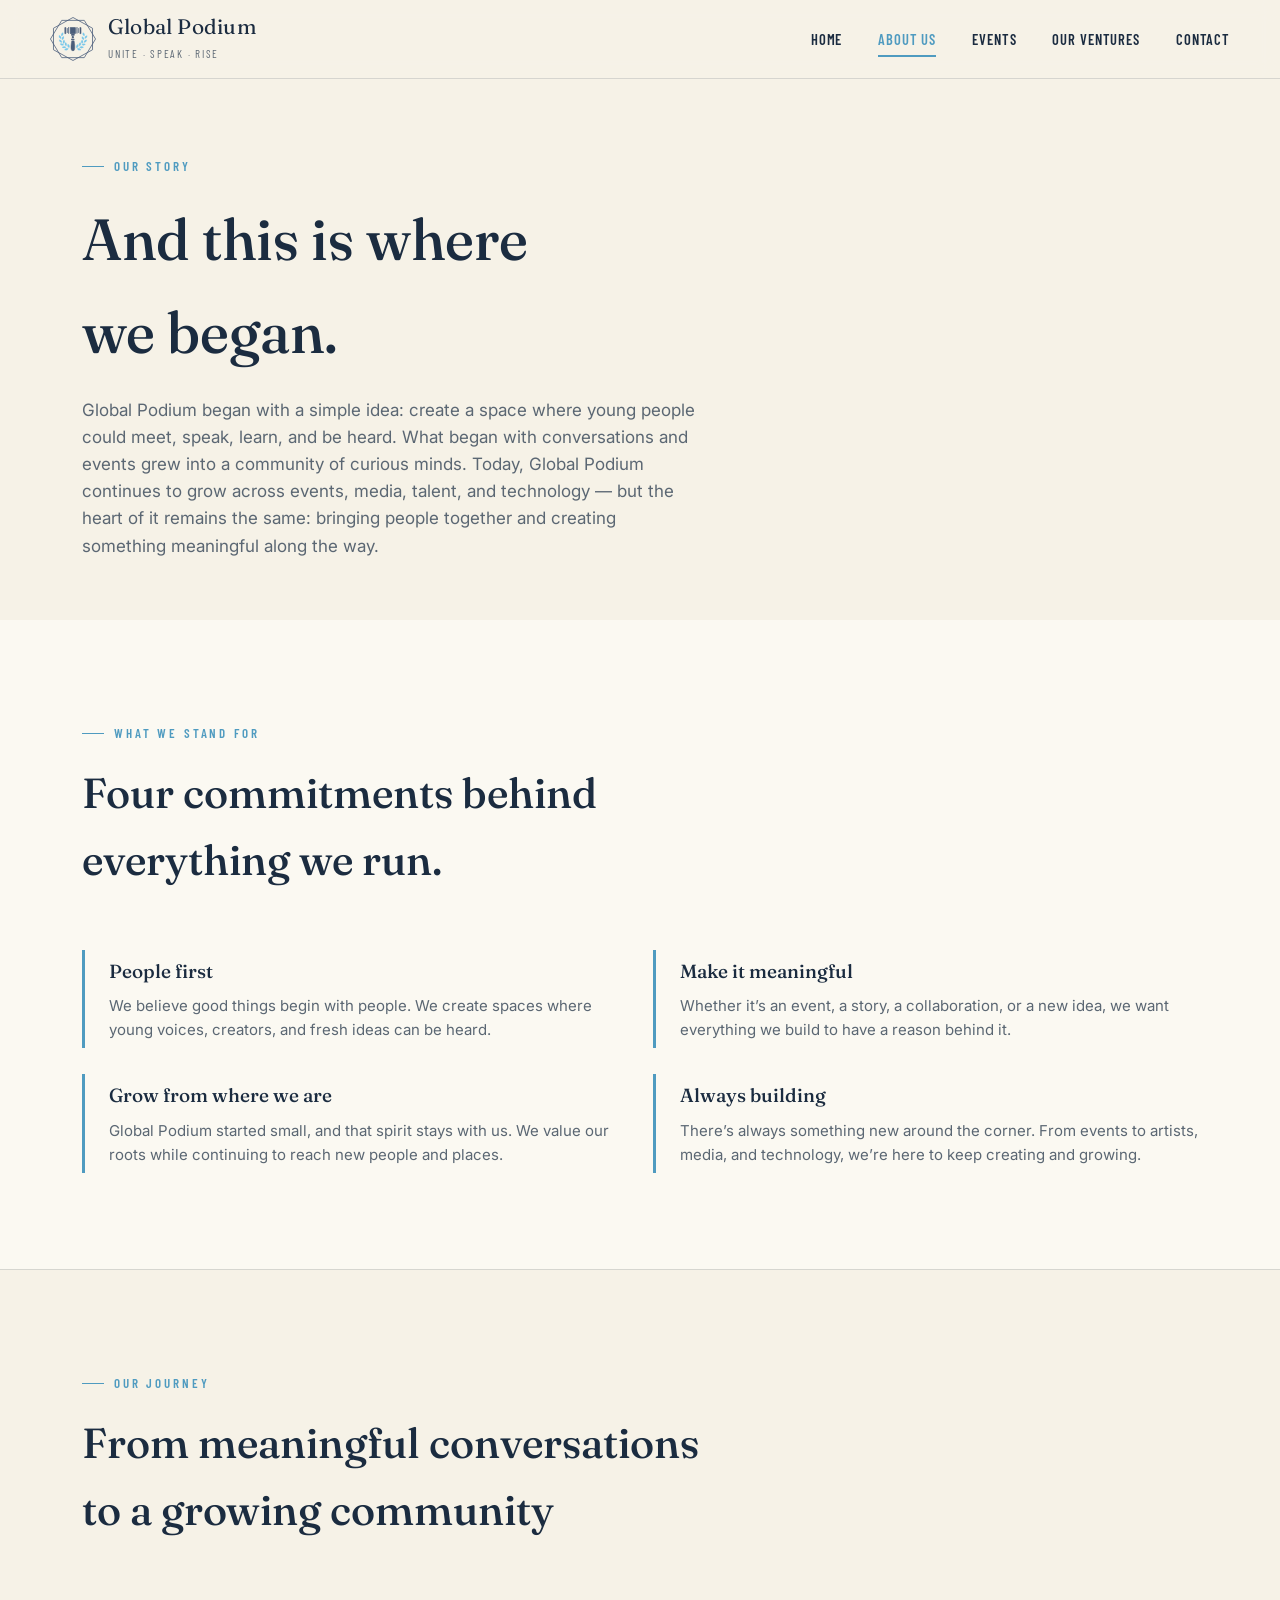
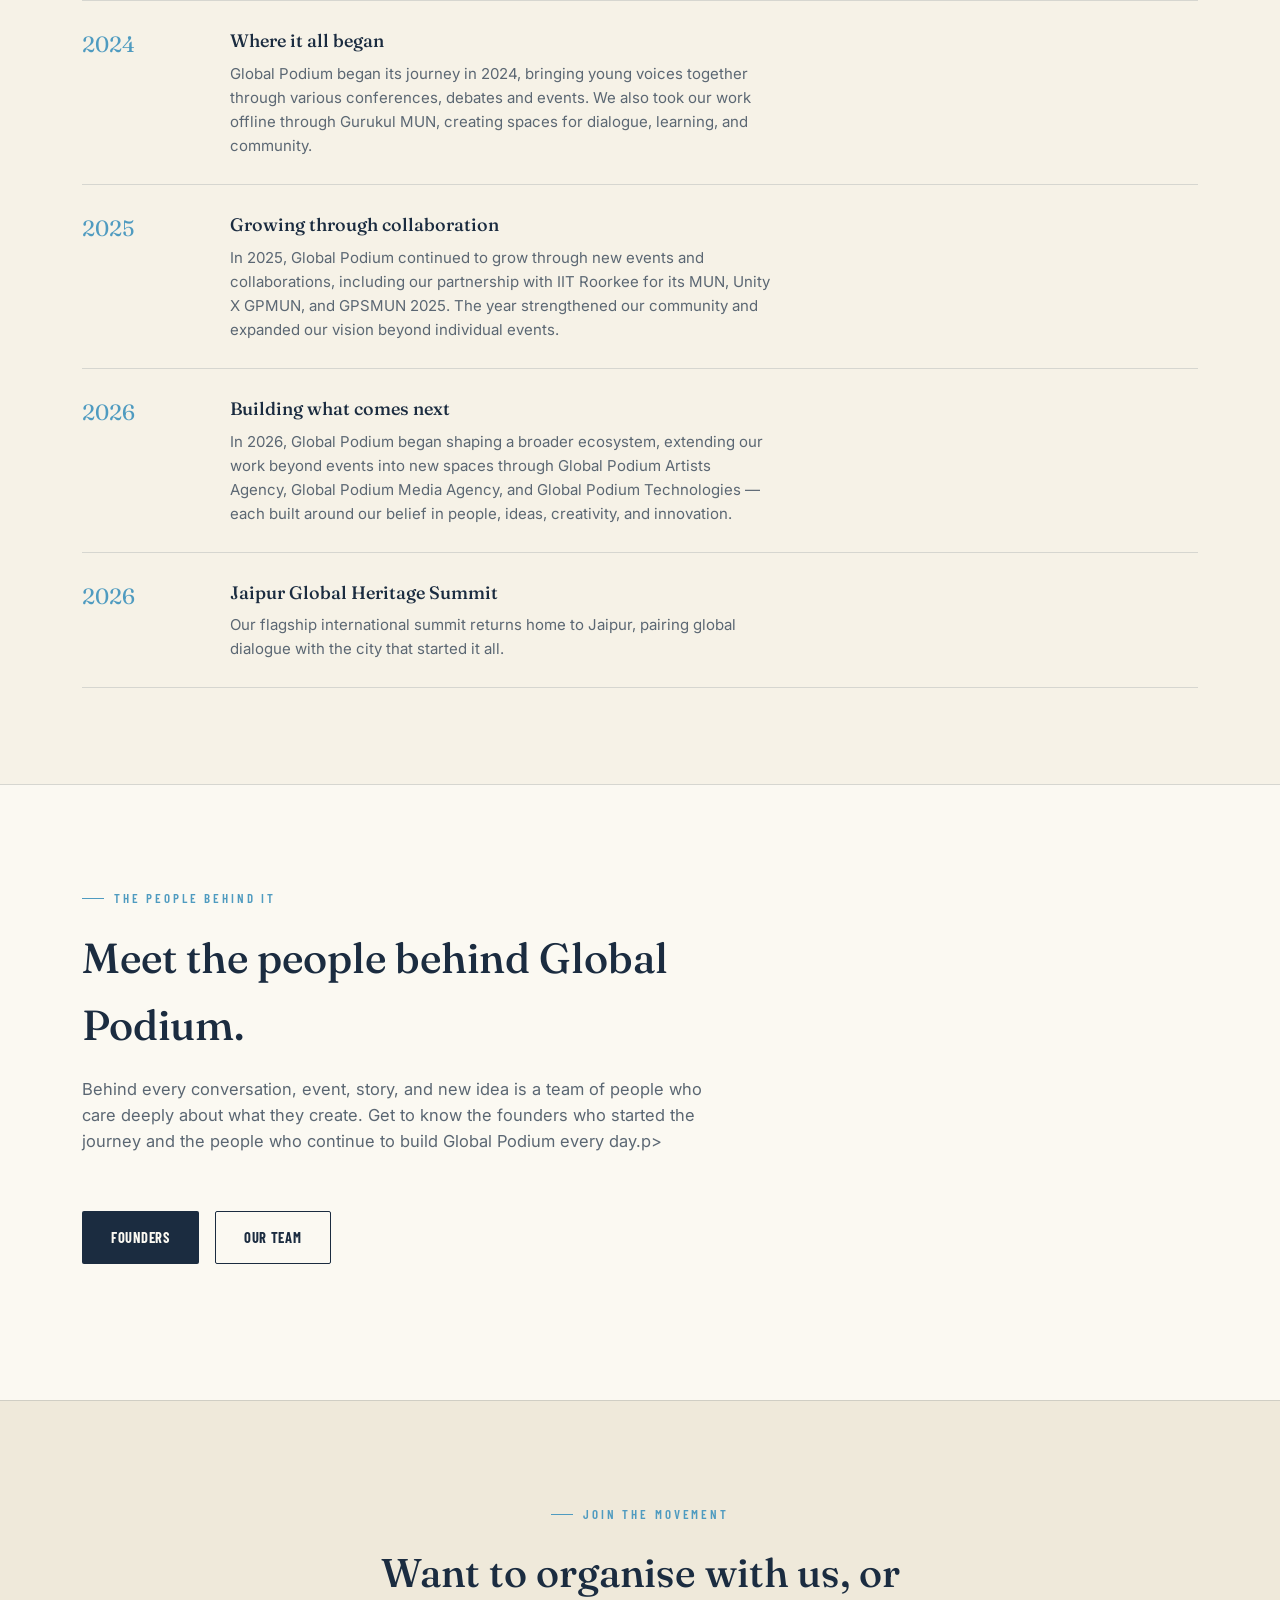
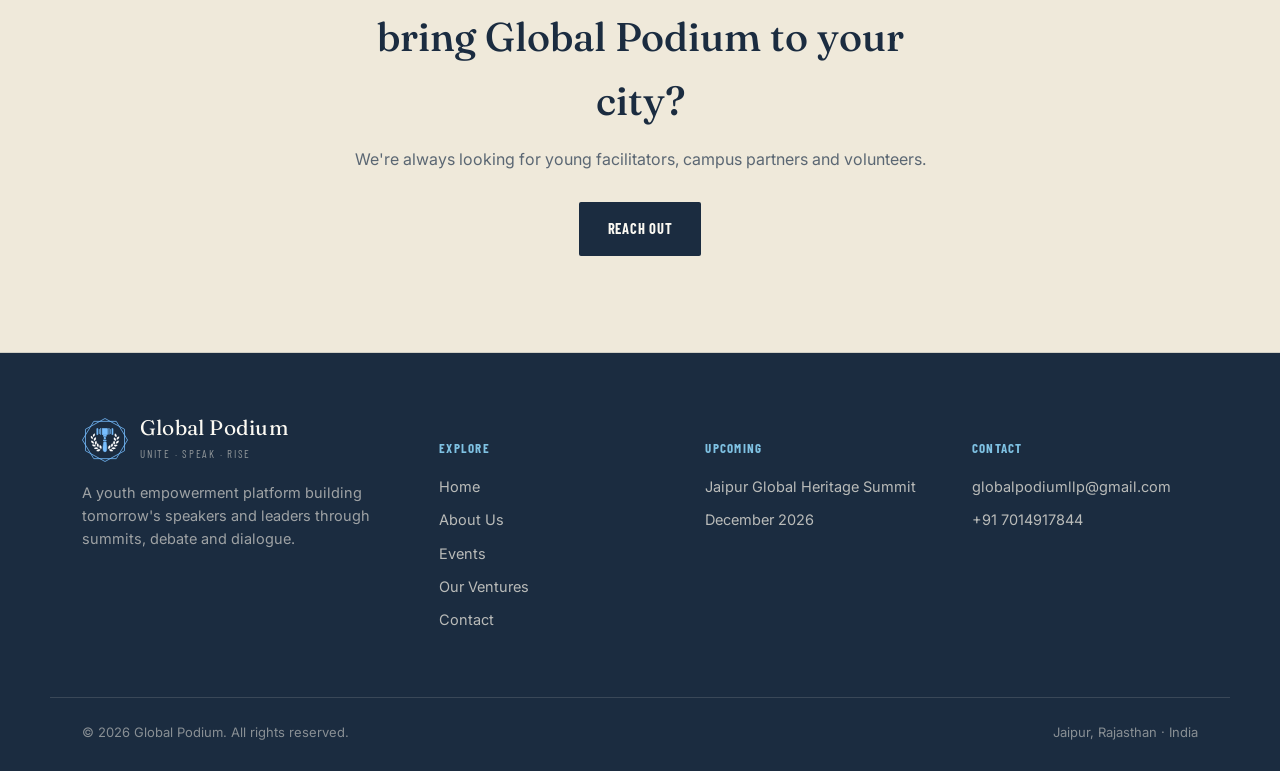
==== commit 63ac9985: "updates" ====
--- a/about.html
+++ b/about.html
@@ -58,7 +58,8 @@
           heard. What began with conversations and events grew into a community of curious minds. Today, Global Podium
           continues to grow across events, media, talent, and
           technology — but the heart of it remains the same: bringing people together and creating something meaningful
-          along the way.p>
+          along the way.
+        </p>
       </div>
     </section>
 
--- a/style.css
+++ b/style.css
@@ -1175,11 +1175,15 @@
     grid-template-columns: 1fr;
   }
 
+  .hero {
+    padding-top: 40px;
+  }
+
   .hero-badge-wrap {
-    order: -1;
+    order: 1;
     max-width: 480px;
     width: 100%;
-    margin: 0 auto 20px;
+    margin: 32px auto 20px;
   }
 
   .mission-grid {
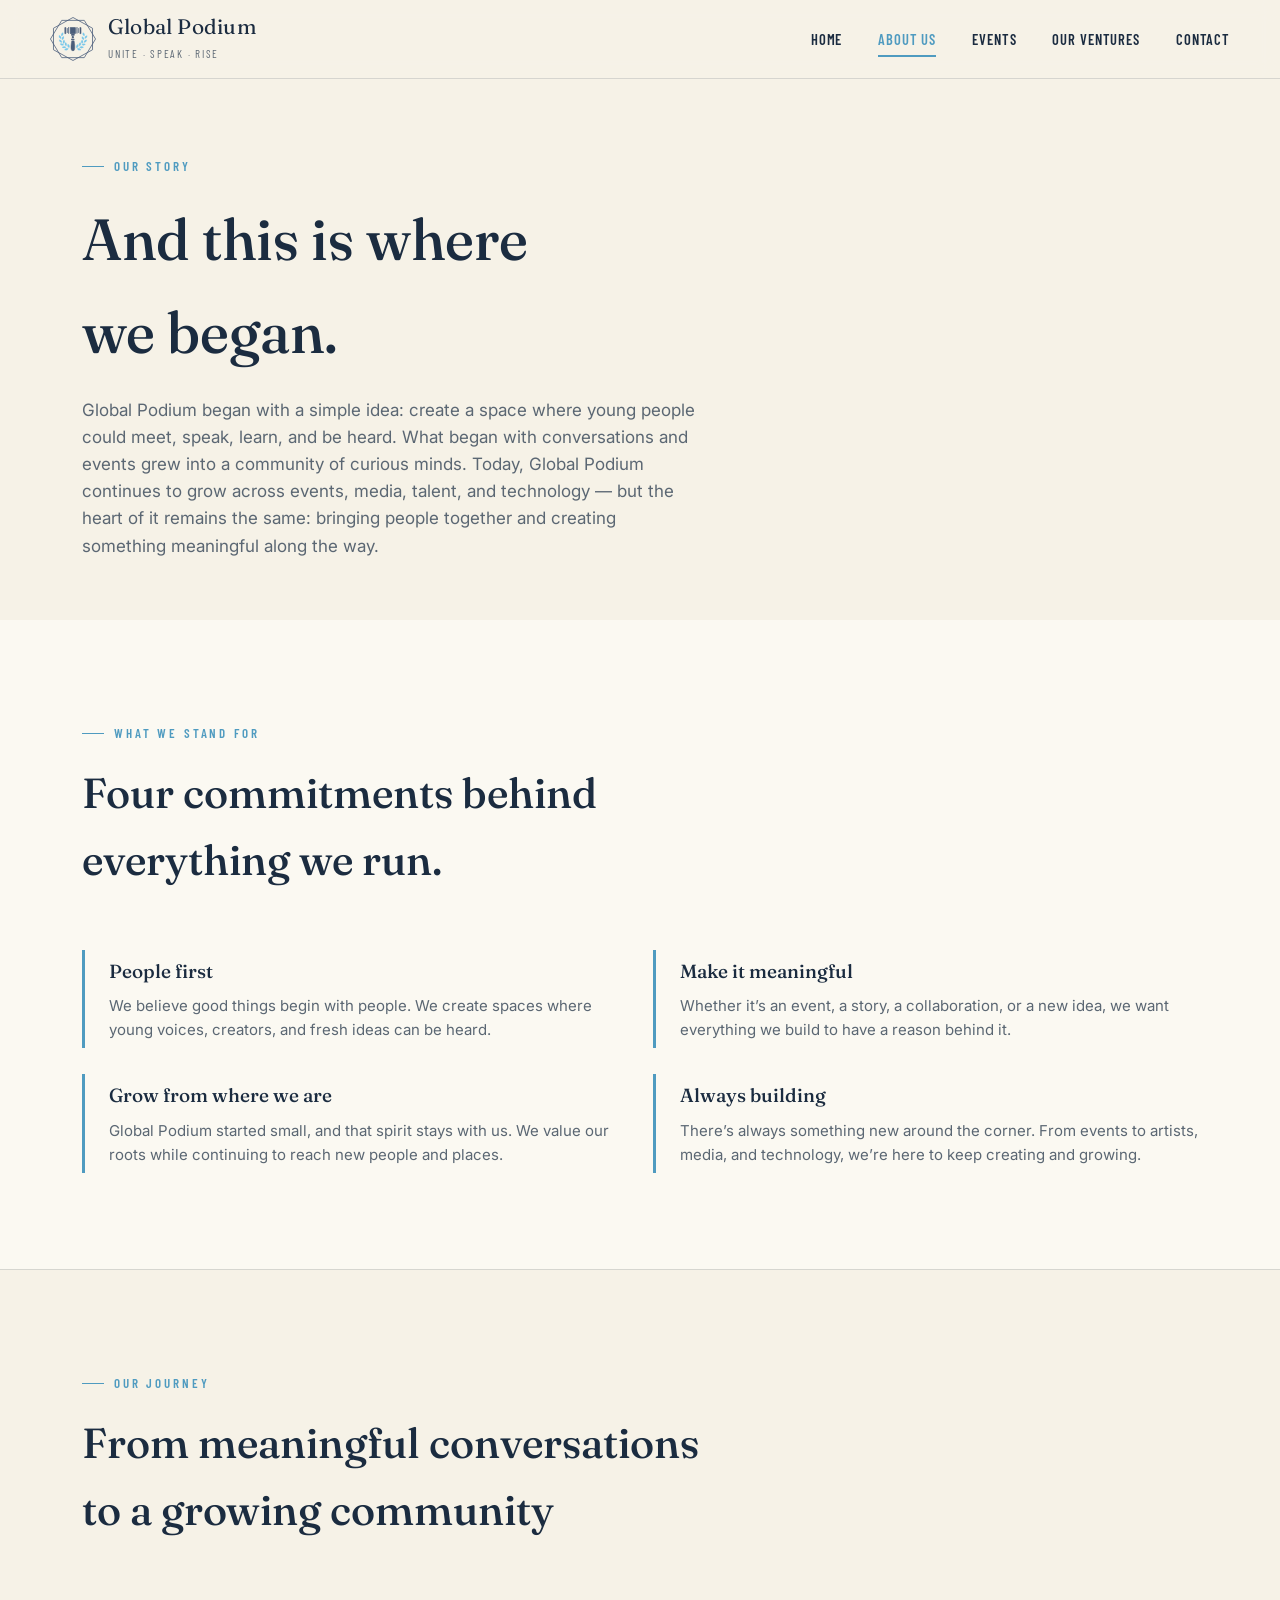
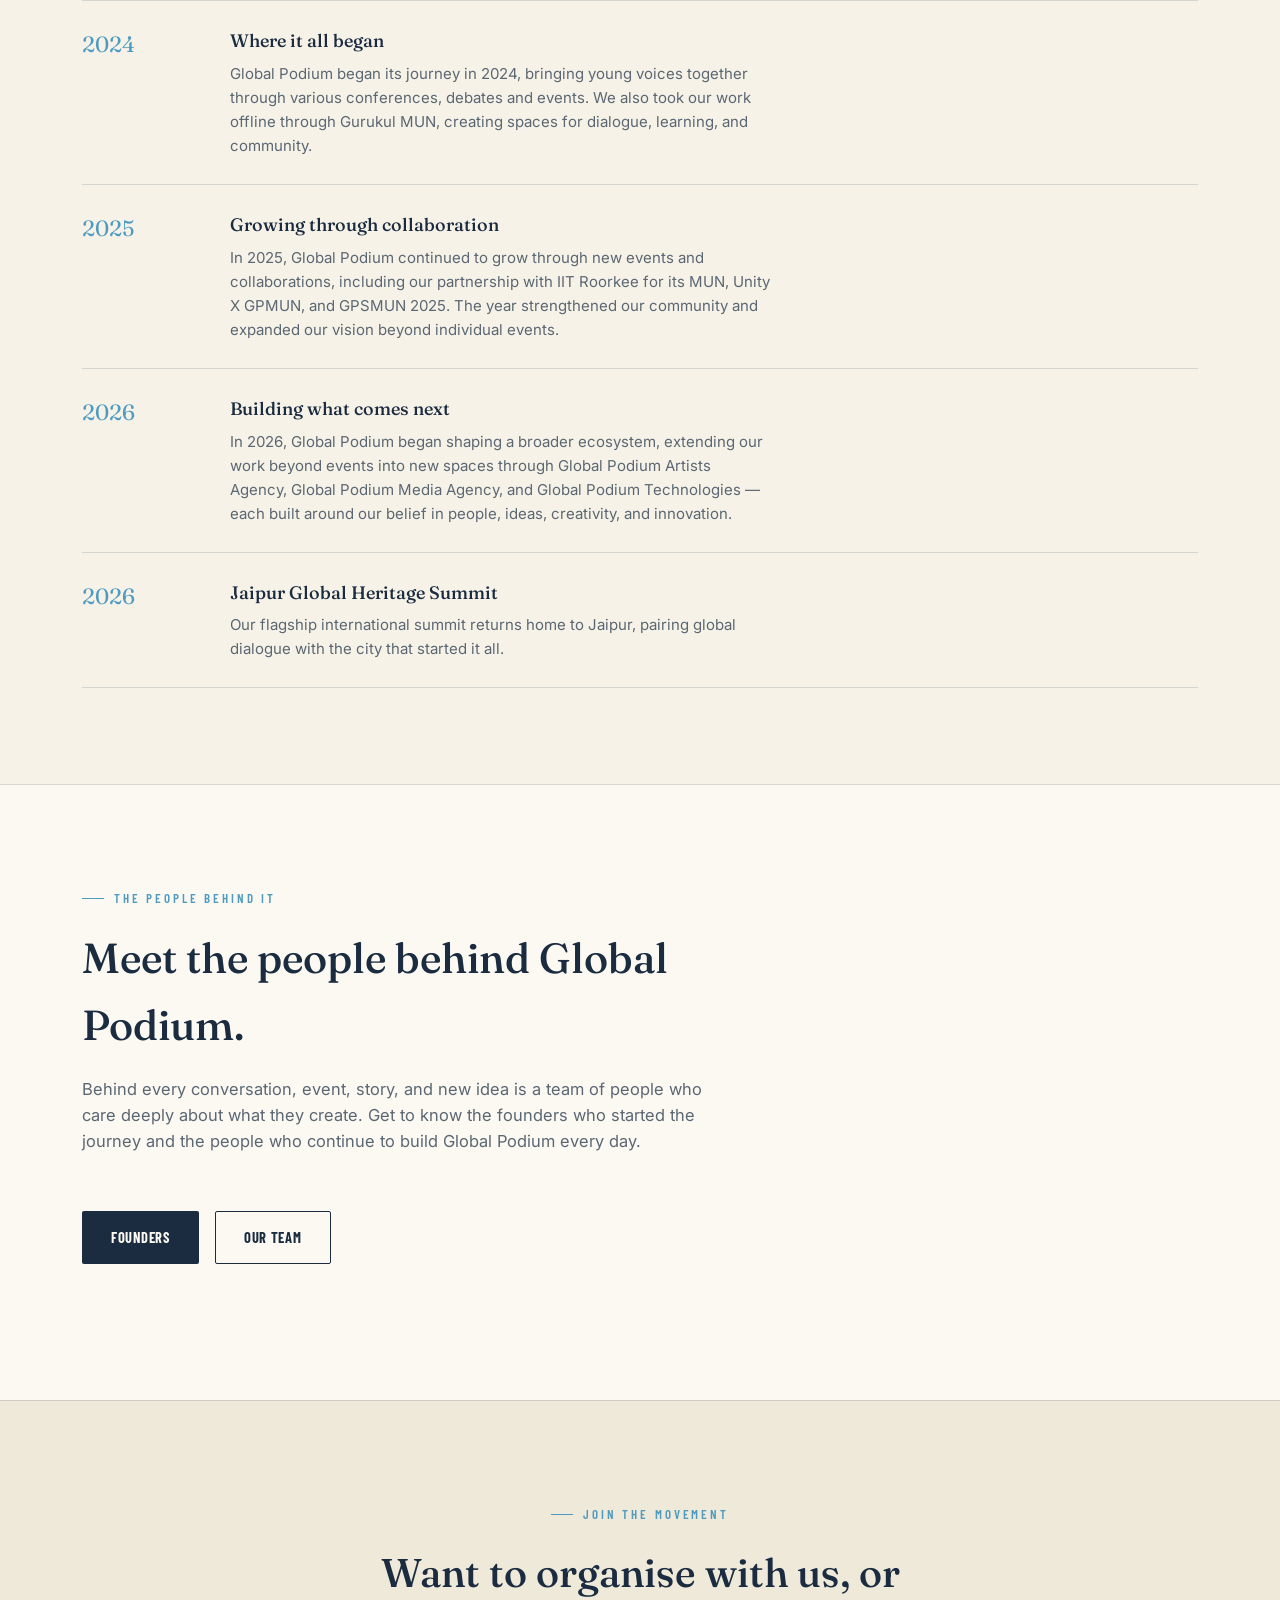
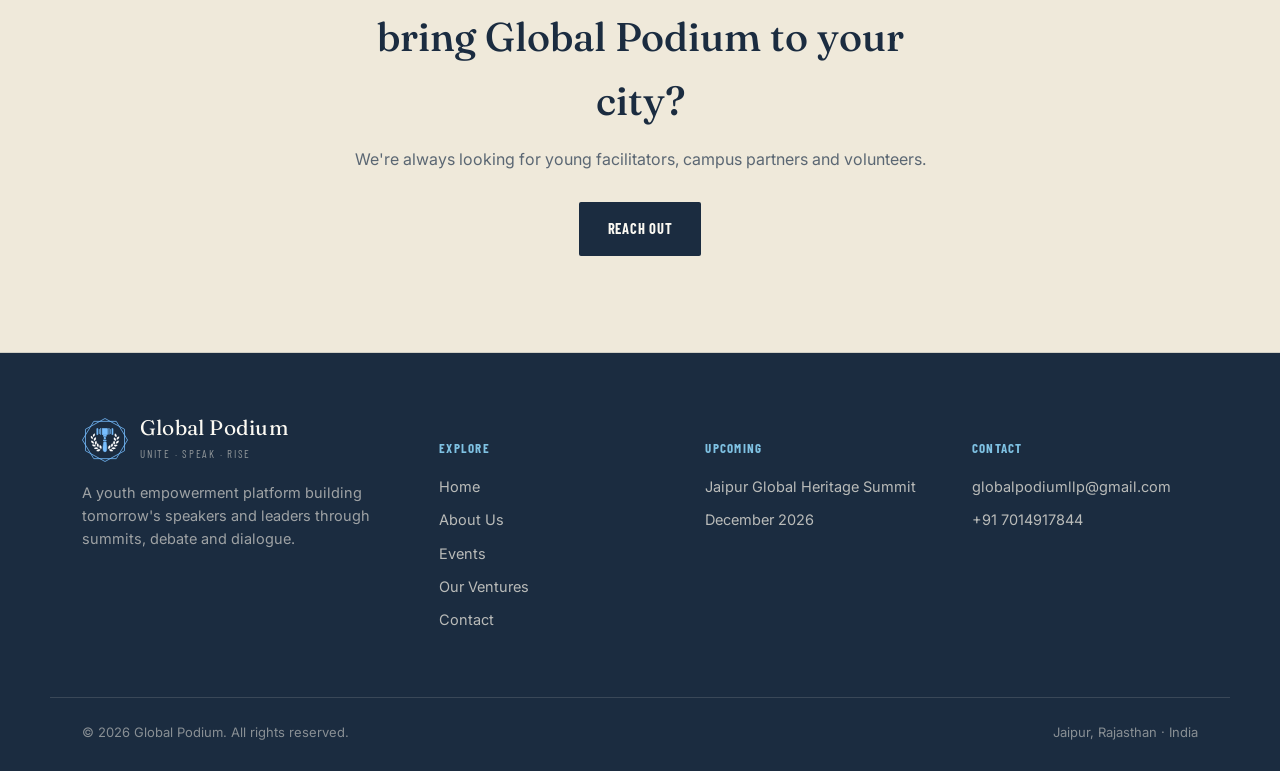
==== commit 5ccc95a8: "updates" ====
--- a/about.html
+++ b/about.html
@@ -148,7 +148,7 @@
           <h2>Meet the people behind Global Podium.</h2>
           <p>Behind every conversation, event, story, and new idea is a team of people who care deeply about what they
             create. Get to know the founders who started the journey and the people who continue to build Global Podium
-            every day.p>
+            every day.</p>
         </div>
         <div style="display:flex; gap:16px; flex-wrap:wrap; margin-top:8px; margin-bottom:40px;">
           <a class="btn btn-primary" href="team.html#founders">Founders</a>
--- a/style.css
+++ b/style.css
@@ -1801,7 +1801,7 @@
   margin-top: 4px;
 }
 
-@media (max-width: 780px) {
+/* @media (max-width: 780px) {
   .person-grid {
     grid-template-columns: repeat(2, 1fr);
   }
@@ -1812,4 +1812,46 @@
     grid-template-columns: 1fr 1fr;
     gap: 24px 16px;
   }
+} */
+
+
+
+/* ---------- TABLET / PHONE ---------- */
+
+@media (max-width: 780px) {
+
+  .person-grid,
+  .person-grid.person-grid-3 {
+    grid-template-columns: repeat(2, minmax(0, 1fr));
+    gap: 28px 16px;
+  }
+}
+
+
+/* ---------- SMALL PHONES ---------- */
+
+@media (max-width: 480px) {
+
+  .person-grid,
+  .person-grid.person-grid-3 {
+    grid-template-columns: repeat(2, minmax(0, 1fr));
+    gap: 28px 14px;
+  }
+
+  .person-card h4 {
+    font-size: 15px;
+    line-height: 1.3;
+    margin-bottom: 0;
+  }
+
+  .person-card span {
+    font-size: 11px;
+    line-height: 1.7;
+    margin-top: 5px;
+  }
+
+  .person-photo {
+    margin-bottom: 10px;
+    border-radius: 12px;
+  }
 }
